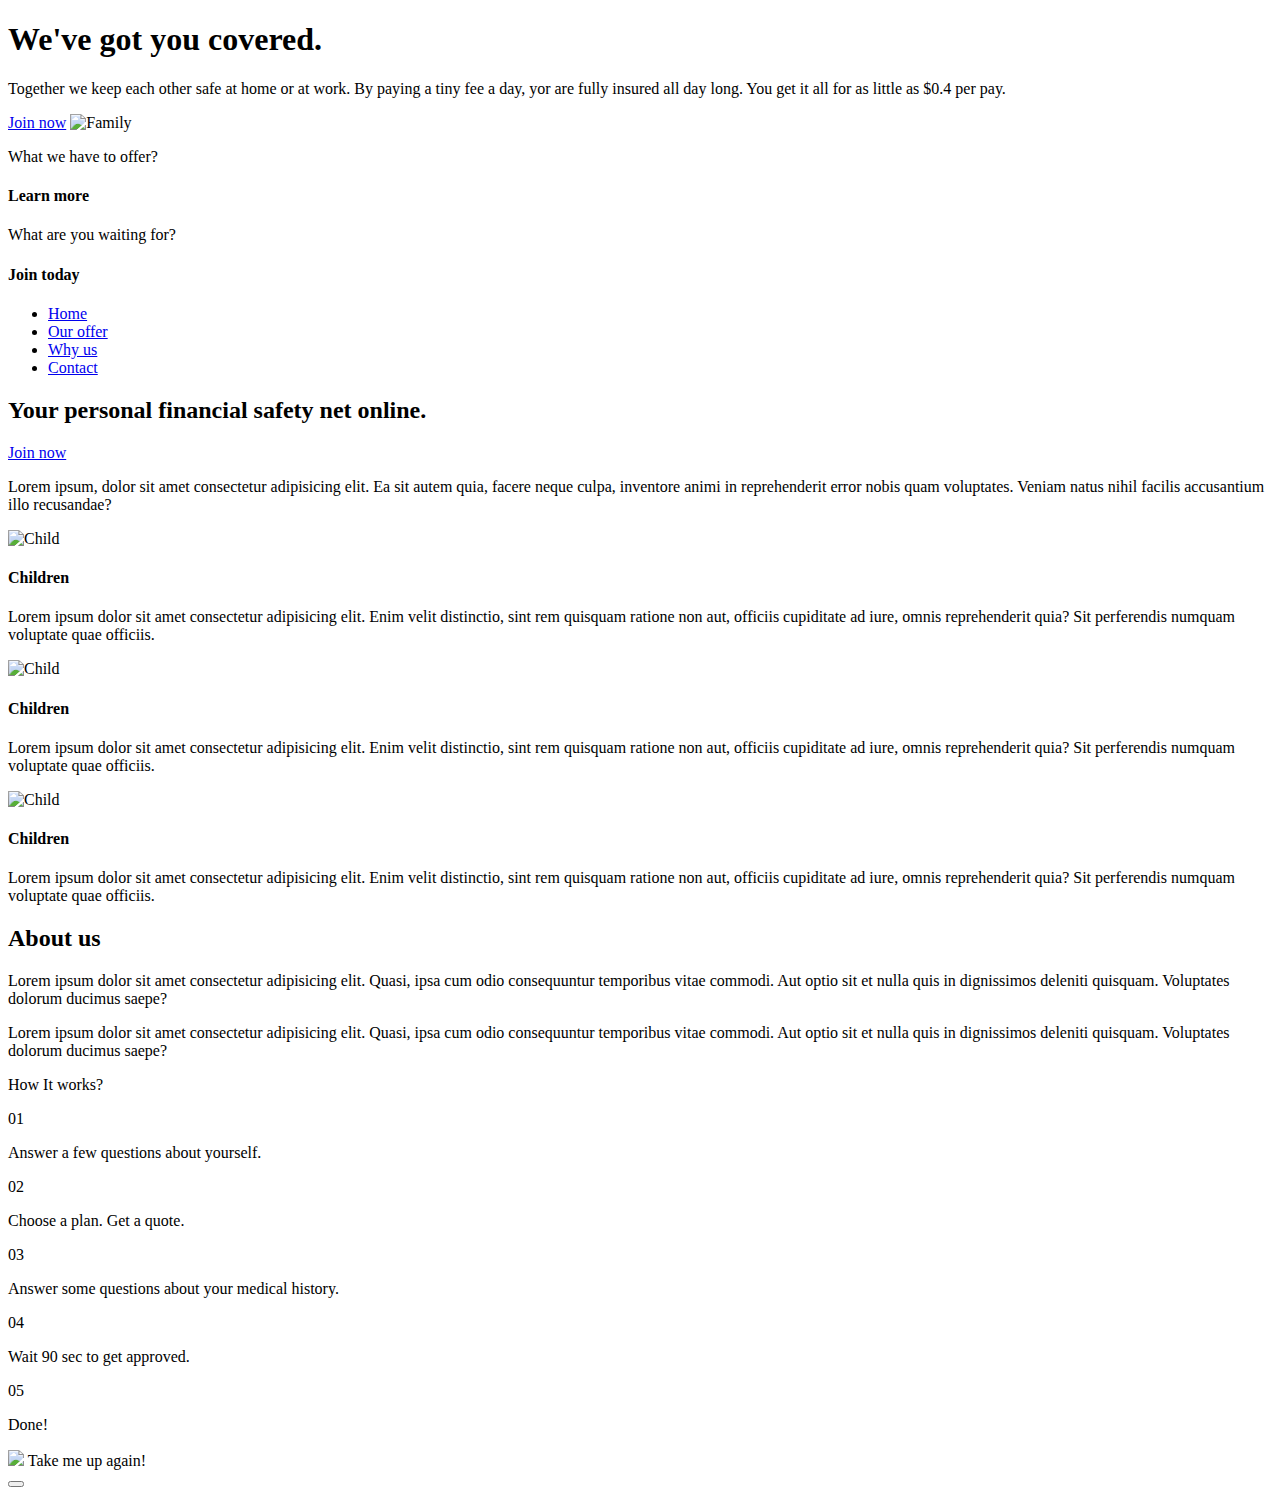
==== index.html @ e0de0a6a "Uppdaterat pekare till css/js" ====
<!DOCTYPE html>
<html lang="en">

<head>
    <meta charset="UTF-8">
    <meta http-equiv="X-UA-Compatible" content="IE=edge">
    <meta name="viewport" content="width=device-width, initial-scale=1.0">
    <title>Home</title>
    <link rel="stylesheet" href="https://cdnjs.cloudflare.com/ajax/libs/meyer-reset/2.0/reset.min.css">
    <link rel="stylesheet" href="style.css">
    <link rel="preconnect" href="https://fonts.googleapis.com">
    <link rel="preconnect" href="https://fonts.gstatic.com" crossorigin>
    <link href="https://fonts.googleapis.com/css2?family=Frank+Ruhl+Libre:wght@700&display=swap" rel="stylesheet">
    <link href="https://fonts.googleapis.com/css2?family=Fira+Sans:ital,wght@0,400;0,500;0,600;1,400;1,500;1,600&display=swap" rel="stylesheet">
    <script src="script.js"></script>
</head>

<body>
    <section class="home-hero">
        <div>
            <h1 class="text-xl mb-1 text-black">We've got you covered.</h1>
            <p>Together we keep each other safe at home or at work. By paying a tiny fee a day, yor are fully insured all day long. You get it all for as little as <span class="text-white">$0.4 per pay.</span></p>
            <a class="button mt-3 rounded-full" href="#">Join now</a>
            <img src="/images/family.png" alt="Family" />
        </div>
        <div class="flex flex-column items-center justify-center">
            <p class="mb-1">What we have to offer?</p>
            <h4 class="text-white text-lg">Learn more</h4>
        </div>
        <div class="flex flex-column items-center justify-center">
            <p class="mb-1">What are you waiting for?</p>
            <h4 class="text-white text-lg">Join today</h4>
        </div>
    </section>

    <nav class="main-nav">
        <ul>
            <li class="is-active"><a href="/index.html">Home</a></li>
            <li><a href="#">Our offer</a></li>
            <li><a href="#">Why us</a></li>
            <li><a href="/contact.html">Contact</a></li>
        </ul>
    </nav>

    <section class="overview bg-gray">
        <div class="container mx-auto">
            <div class="flex flex-column md:flex-row md:px-2 mb-5">
                <div class="w-full md:w-1/2">
                    <h2 class="text-xl text-white">Your personal financial safety net online.</h2>
                    <a class="button mt-3 rounded-full mb-3" href="#">Join now</a>
                </div>
                <div class="w-full md:w-1/3 ml-auto">
                    <p>Lorem ipsum, dolor sit amet consectetur adipisicing elit. Ea sit autem quia, facere neque culpa, inventore animi in reprehenderit error nobis quam voluptates. Veniam natus nihil facilis accusantium illo recusandae?</p>
                </div>
            </div>

            <div class="overview-cards flex flex-column md:flex-row">
                <div class="w-full md:w-1/3 mb-3 md:mb-0">
                    <div class="overview-card">
                        <div class="image-card bg-blue-light">
                            <img src="/images/child.png" alt="Child" loading="lazy" />

                        </div>
                        <h4 class="text-center my-1">Children</h4>
                        <p class="px-1">Lorem ipsum dolor sit amet consectetur adipisicing elit. Enim velit distinctio, sint rem quisquam ratione non aut, officiis cupiditate ad iure, omnis reprehenderit quia? Sit perferendis numquam voluptate quae officiis.</p>
                    </div>
                </div>
                <div class="w-full md:w-1/3 mb-3 md:mb-0">
                    <div class="overview-card">
                        <div class="image-card bg-orange-light">
                            <img src="/images/adult.png" alt="Child" loading="lazy" />

                        </div>
                        <h4 class="text-center my-1">Children</h4>
                        <p class="px-1">Lorem ipsum dolor sit amet consectetur adipisicing elit. Enim velit distinctio, sint rem quisquam ratione non aut, officiis cupiditate ad iure, omnis reprehenderit quia? Sit perferendis numquam voluptate quae officiis.</p>
                    </div>
                </div>
                <div class="w-full md:w-1/3">
                    <div class="overview-card">
                        <div class="image-card bg-orange">
                            <img src="/images/old.png" alt="Child" loading="lazy" />
                        </div>
                        <h4 class="text-center my-1">Children</h4>
                        <p class="px-1">Lorem ipsum dolor sit amet consectetur adipisicing elit. Enim velit distinctio, sint rem quisquam ratione non aut, officiis cupiditate ad iure, omnis reprehenderit quia? Sit perferendis numquam voluptate quae officiis.</p>
                    </div>
                </div>
            </div>
        </div>
    </section>

    <section class="about bg-orange-light">
        <div class="container mx-auto">
            <div class="flex flex-row justify-center text-center">
                <div class="w-full md:w-1/2">
                    <h2 class="text-xl text-white mb-2">About us</h2>
                    <p>Lorem ipsum dolor sit amet consectetur adipisicing elit. Quasi, ipsa cum odio consequuntur temporibus vitae commodi. Aut optio sit et nulla quis in dignissimos deleniti quisquam. Voluptates dolorum ducimus saepe?</p>
                    <p>Lorem ipsum dolor sit amet consectetur adipisicing elit. Quasi, ipsa cum odio consequuntur temporibus vitae commodi. Aut optio sit et nulla quis in dignissimos deleniti quisquam. Voluptates dolorum ducimus saepe?</p>
                </div>
            </div>
        </div>
    </section>


    <section class="how-it-works">
        <div class="how-it-works-step bg-blue-light">
            <div class="step-content">
                <p class="text-xl text-black leading-normal font-frank-ruhl">How It works?</p>
            </div>
        </div>
        <div class="how-it-works-step">
            <span class="step-number">01</span>
            <div class="step-content">
                <p>Answer a few questions about yourself.</p>
            </div>
        </div>
        <div class="how-it-works-step bg-gray-light">
            <span class="step-number">02</span>
            <div class="step-content">
                <p>Choose a plan. Get a quote.</p>
            </div>
        </div>
        <div class="how-it-works-step">
            <span class="step-number">03</span>
            <div class="step-content">
                <p>Answer some questions about your medical history.</p>
            </div>
        </div>
        <div class="how-it-works-step bg-orange">
            <span class="step-number">04</span>
            <div class="step-content">
                <p>Wait 90 sec to get approved.</p>
            </div>
        </div>
        <div class="how-it-works-step">
            <span class="step-number">05</span>
            <div class="step-content">
                <p>Done!</p>
            </div>
        </div>
    </section>

    <div class="fab-desktop scroll-to-top">
        <img src="/images/expand_less_black_24dp.svg" class="block mx-auto" />
        <span>Take me up again!</span>
    </div>

    <button class="fab scroll-to-top"></button>
</body>

</html>
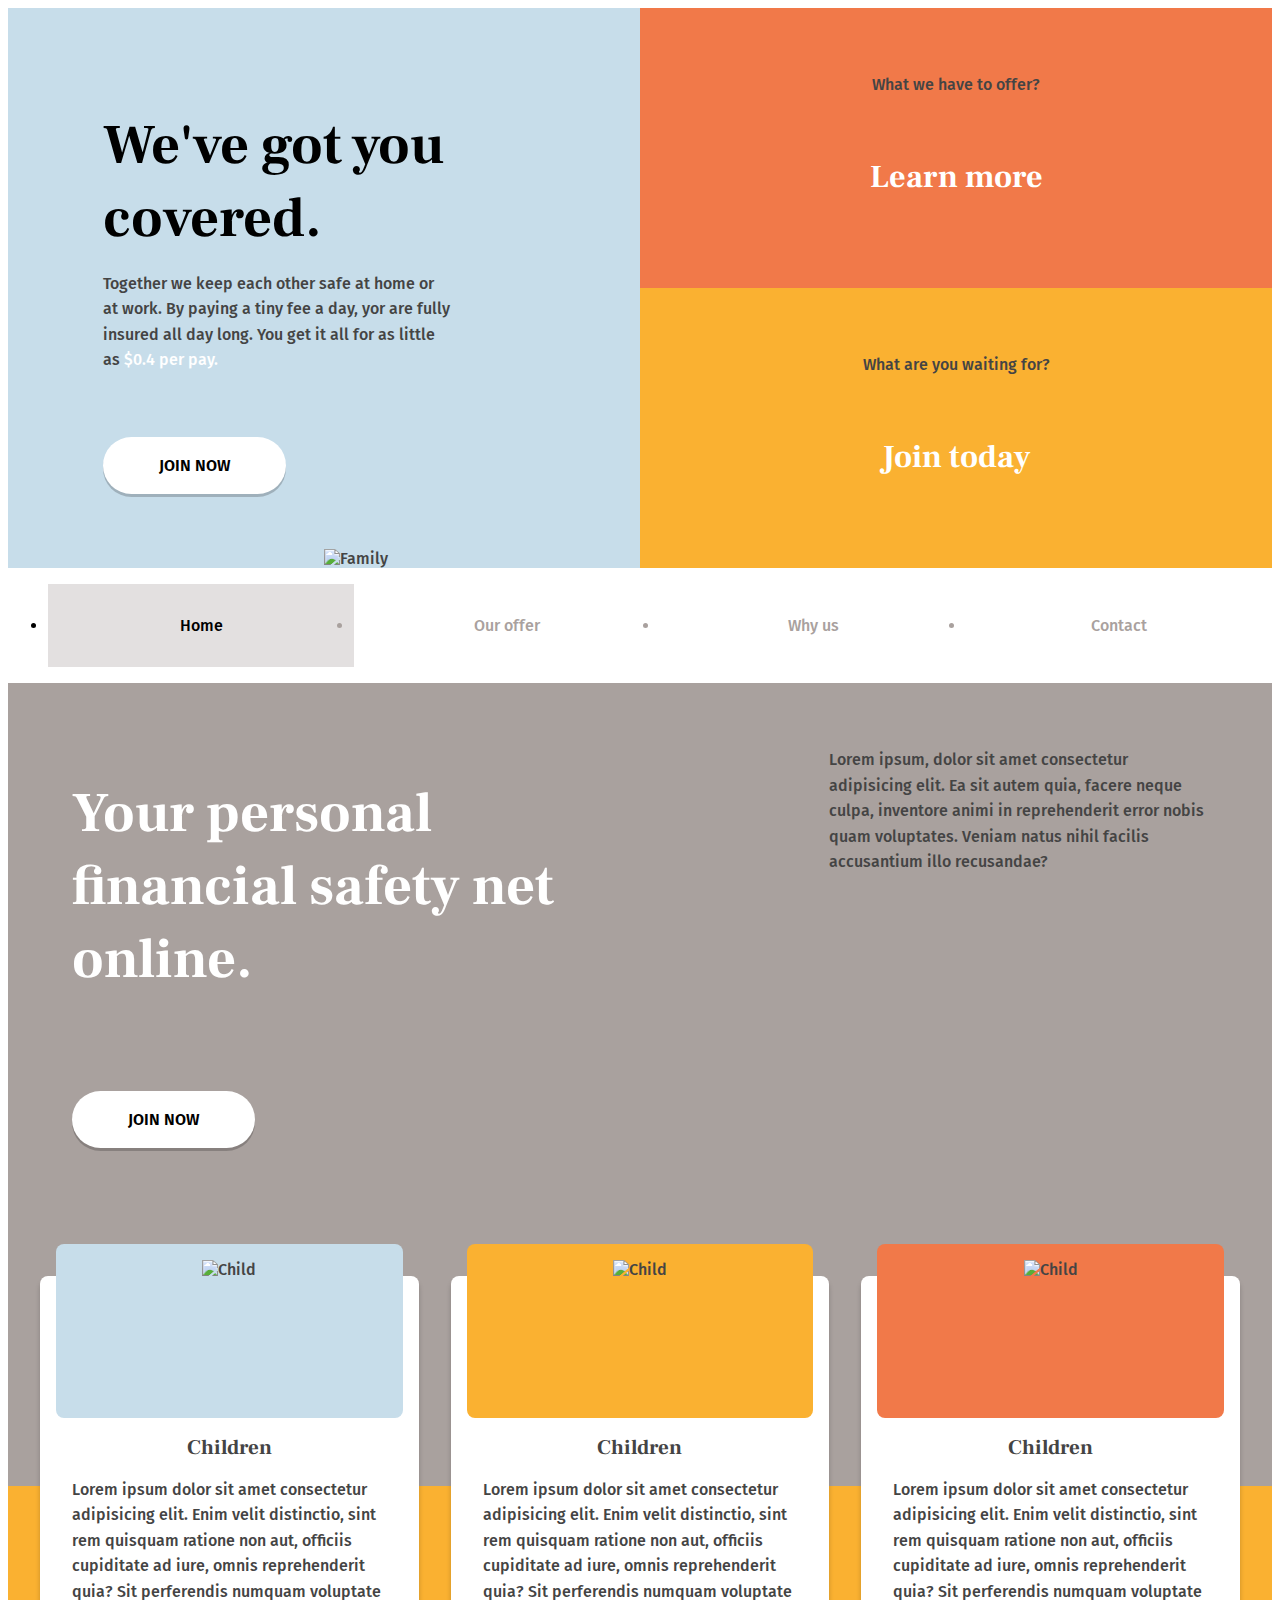
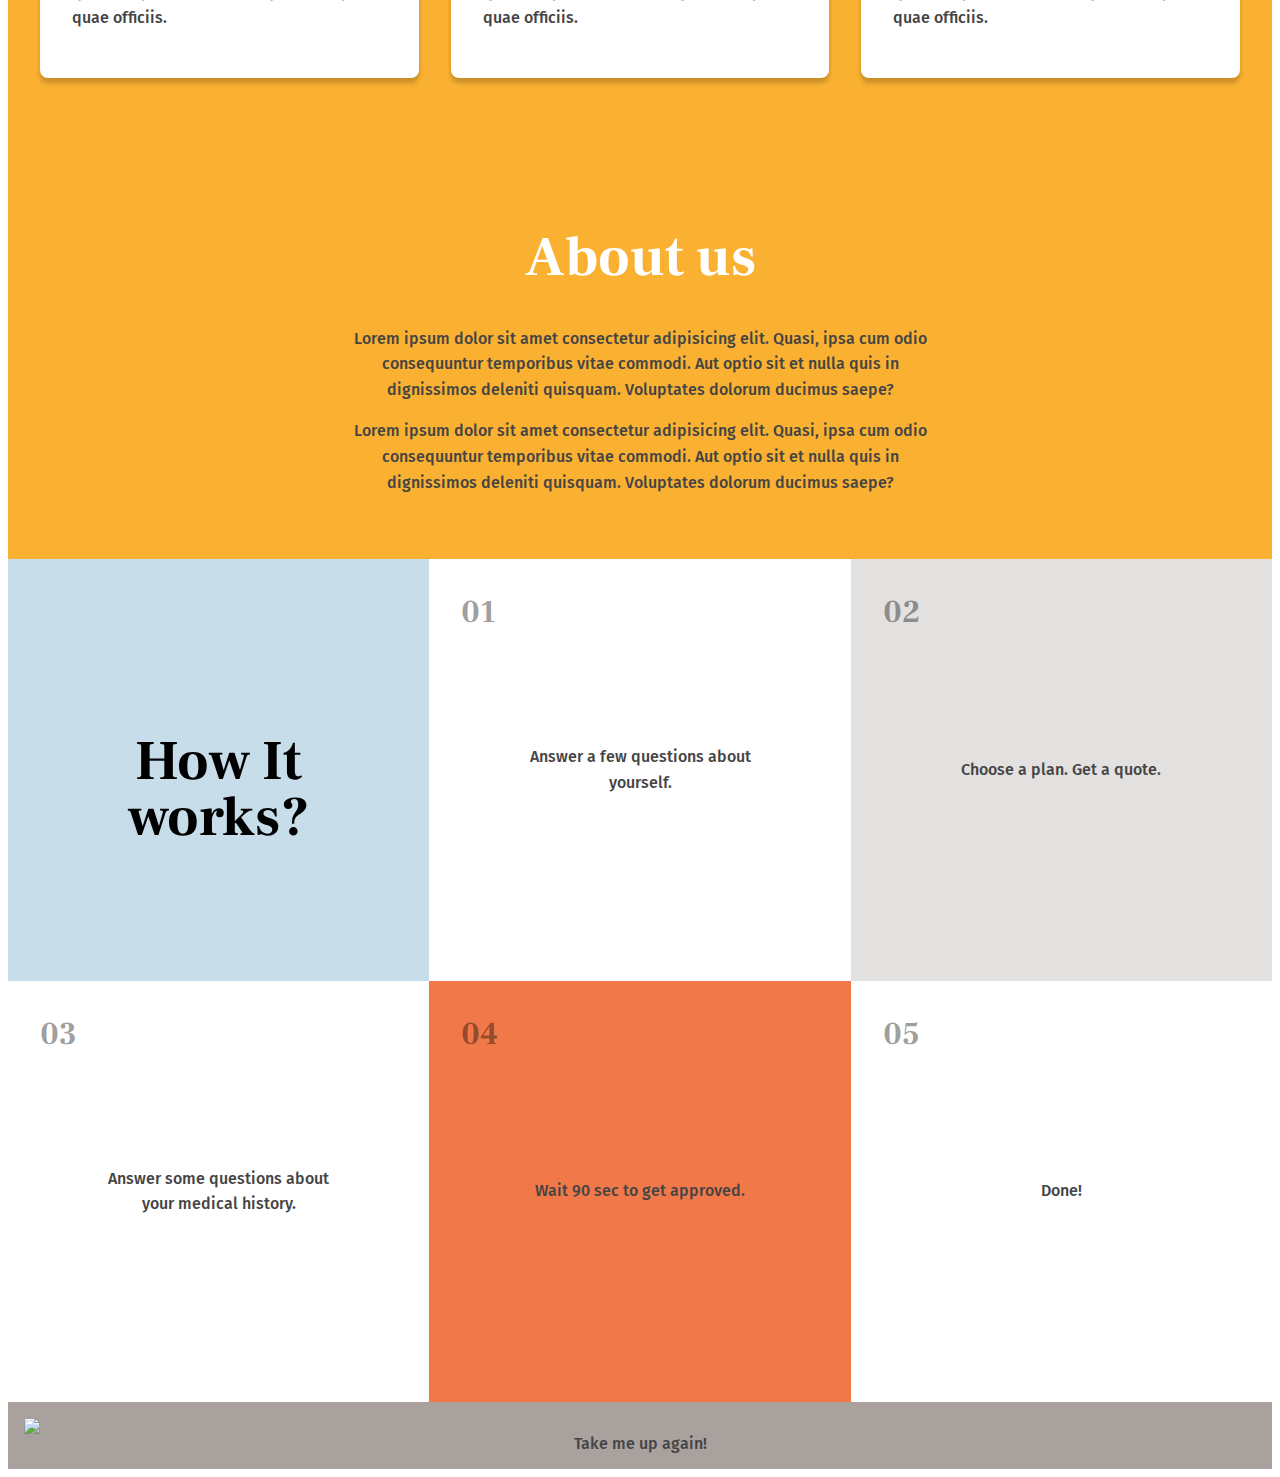
==== commit d7897458: "Removed leading slash from images" ====
--- a/index.html
+++ b/index.html
@@ -21,7 +21,7 @@
             <h1 class="text-xl mb-1 text-black">We've got you covered.</h1>
             <p>Together we keep each other safe at home or at work. By paying a tiny fee a day, yor are fully insured all day long. You get it all for as little as <span class="text-white">$0.4 per pay.</span></p>
             <a class="button mt-3 rounded-full" href="#">Join now</a>
-            <img src="/images/family.png" alt="Family" />
+            <img src="images/family.png" alt="Family" />
         </div>
         <div class="flex flex-column items-center justify-center">
             <p class="mb-1">What we have to offer?</p>
@@ -58,7 +58,7 @@
                 <div class="w-full md:w-1/3 mb-3 md:mb-0">
                     <div class="overview-card">
                         <div class="image-card bg-blue-light">
-                            <img src="/images/child.png" alt="Child" loading="lazy" />
+                            <img src="images/child.png" alt="Child" loading="lazy" />
 
                         </div>
                         <h4 class="text-center my-1">Children</h4>
@@ -68,7 +68,7 @@
                 <div class="w-full md:w-1/3 mb-3 md:mb-0">
                     <div class="overview-card">
                         <div class="image-card bg-orange-light">
-                            <img src="/images/adult.png" alt="Child" loading="lazy" />
+                            <img src="images/adult.png" alt="Child" loading="lazy" />
 
                         </div>
                         <h4 class="text-center my-1">Children</h4>
@@ -78,7 +78,7 @@
                 <div class="w-full md:w-1/3">
                     <div class="overview-card">
                         <div class="image-card bg-orange">
-                            <img src="/images/old.png" alt="Child" loading="lazy" />
+                            <img src="images/old.png" alt="Child" loading="lazy" />
                         </div>
                         <h4 class="text-center my-1">Children</h4>
                         <p class="px-1">Lorem ipsum dolor sit amet consectetur adipisicing elit. Enim velit distinctio, sint rem quisquam ratione non aut, officiis cupiditate ad iure, omnis reprehenderit quia? Sit perferendis numquam voluptate quae officiis.</p>
@@ -140,7 +140,7 @@
     </section>
 
     <div class="fab-desktop scroll-to-top">
-        <img src="/images/expand_less_black_24dp.svg" class="block mx-auto" />
+        <img src="images/expand_less_black_24dp.svg" class="block mx-auto" />
         <span>Take me up again!</span>
     </div>
 
--- a/style.css
+++ b/style.css
@@ -0,0 +1,595 @@
+:root {
+    --color-orange: #F17949;
+    --color-orange-light: #FAB131;
+    --color-blue-light: #C7DDEA;
+    --color-gray: #A9A19E;
+    --color-gray-light: #e3e0e0;
+    --container-width: 1200px;
+}
+
+* {
+    box-sizing: border-box;
+    -moz-box-sizing: border-box;
+    -webkit-box-sizing: border-box;
+}
+
+html {
+    font-family: 'Fira Sans', sans-serif;
+    font-weight: 500;
+    color: #444;
+}
+
+h1,
+h2,
+h3,
+h4,
+h5,
+h6 {
+    font-family: 'Frank Ruhl Libre', serif;
+    font-weight: 700;
+}
+
+h4 {
+    font-size: 1.3rem;
+}
+
+p {
+    line-height: 1.6em;
+    margin-bottom: 1rem;
+}
+
+.text-lg {
+    font-size: 2rem;
+}
+
+.text-xl {
+    font-size: 2.7rem;
+}
+
+
+/* Nav */
+
+nav.main-nav ul {
+    display: flex;
+    flex-wrap: wrap;
+}
+
+nav.main-nav li {
+    width: 50%;
+    padding: 2rem 1rem;
+    text-align: center;
+    text-decoration: none;
+    color: var(--color-gray);
+}
+
+nav.main-nav li.is-active,
+nav.main-nav li:hover {
+    background-color: var(--color-gray-light);
+    color: #000;
+    text-decoration: none;
+    cursor: pointer;
+}
+
+nav.main-nav li a {
+    display: block;
+    color: inherit;
+    text-decoration: inherit;
+}
+
+@media screen and (min-width: 768px) {
+    nav.main-nav li {
+        width: 25%;
+    }
+}
+
+
+/* Section: Home hero */
+
+section.home-hero {
+    background-color: #A9A19E;
+}
+
+section.home-hero>* {
+    padding-left: 1rem;
+    padding-right: 1rem;
+    min-height: 15rem;
+}
+
+section.home-hero div:nth-child(1) {
+    background-color: var(--color-blue-light);
+    grid-row: span 2;
+    position: relative;
+    padding-top: 3rem;
+}
+
+section.home-hero div:nth-child(1) img {
+    width: 100%;
+    display: block;
+    margin-top: 3rem;
+}
+
+section.home-hero div:nth-child(2) {
+    background-color: var(--color-orange);
+}
+
+section.home-hero div:nth-child(3) {
+    background-color: var(--color-orange-light);
+}
+
+@media screen and (min-width: 768px) {
+    section.home-hero {
+        height: 35rem;
+        display: grid;
+        grid-auto-flow: column;
+        grid-template-columns: repeat(2, 1fr);
+    }
+    section.home-hero div:nth-child(1) {
+        padding: 10% 30% 0 15%;
+    }
+    section.home-hero div:nth-child(1) img {
+        width: 50%;
+        position: absolute;
+        right: 0;
+        bottom: 0;
+    }
+}
+
+
+/* Section: Overview */
+
+section.overview {
+    padding-top: 3rem;
+    padding-bottom: 3rem;
+}
+
+section.overview .overview-cards {
+    margin-left: -1rem;
+    margin-right: -1rem;
+}
+
+section.overview .overview-card {
+    background-color: #fff;
+    padding: 1rem;
+    padding-bottom: 2rem;
+    border-radius: 0.5rem;
+    margin-left: 1rem;
+    margin-right: 1rem;
+    box-shadow: 0 5px 5px rgba(0, 0, 0, .2);
+}
+
+section.overview .overview-card .image-card {
+    margin-top: -3rem;
+}
+
+@media screen and (min-width: 768px) {
+    section.overview .overview-cards {
+        margin-bottom: -15rem;
+    }
+}
+
+.image-card {
+    display: block;
+    aspect-ratio: 2 / 1;
+    border-radius: 0.5rem;
+    text-align: center;
+    overflow-y: hidden;
+    padding-top: 1rem;
+}
+
+.image-card img {
+    width: 40%;
+}
+
+
+/* Section: About */
+
+section.about {
+    padding-top: 3rem;
+    padding-bottom: 3rem;
+}
+
+@media screen and (min-width: 768px) {
+    section.about {
+        padding-top: 18rem;
+    }
+}
+
+
+/* Section: How it works */
+
+.how-it-works-step {
+    aspect-ratio: 2 / 1;
+    padding: 2rem;
+    position: relative;
+}
+
+.how-it-works-step .step-content {
+    position: absolute;
+    width: 100%;
+    height: 100%;
+    top: 0;
+    left: 0;
+    display: flex;
+    align-items: center;
+    justify-content: center;
+    text-align: center;
+    padding-left: 20%;
+    padding-right: 20%;
+}
+
+.how-it-works-step .step-number {
+    font-size: 2rem;
+    font-family: 'Frank Ruhl Libre', serif;
+    font-weight: 700;
+    color: rgba(0, 0, 0, .4)
+}
+
+@media screen and (min-width: 768px) {
+    section.how-it-works {
+        display: grid;
+        grid-template-rows: repeat(2, 1fr);
+        grid-template-columns: repeat(3, 1fr);
+    }
+    .how-it-works-step {
+        aspect-ratio: 1;
+    }
+}
+
+section.hero-man-baby {
+    height: 25rem;
+    background-color: var(--color-blue-light);
+}
+
+section.hero-man-baby .hero-man-baby__inner {
+    height: 100%;
+    background-image: url(images/man-baby.png);
+    background-repeat: no-repeat;
+    background-position: right 0 bottom 0;
+}
+
+section.contact-form {
+    padding-top: 3rem;
+    padding-bottom: 8rem;
+}
+
+@media screen and (min-width: 768px) {
+    section.contact-form {
+        padding-bottom: 3rem;
+    }
+}
+
+section.contact-form label {
+    display: block;
+    font-weight: 600;
+    margin-bottom: 0.5rem;
+}
+
+form input,
+form textarea {
+    border: none;
+    padding: 1rem;
+    border-radius: 0.2rem;
+    outline: none;
+}
+
+form input:focus,
+form textarea:focus {
+    transition: all 0.15s ease-in-out;
+    box-shadow: 0 3px 0 rgba(0, 0, 0, .2);
+}
+
+section.map {
+    height: 25rem;
+    position: relative;
+    cursor: pointer;
+}
+
+section.map .map__bg {
+    position: absolute;
+    top: 0;
+    right: 0;
+    bottom: 0;
+    left: 0;
+    width: 100%;
+    height: 100%;
+    overflow: hidden;
+}
+
+section.map .map__bg::before {
+    transition: all 300ms ease-in-out;
+    content: "";
+    position: absolute;
+    top: 0;
+    right: 0;
+    bottom: 0;
+    left: 0;
+    width: 100%;
+    height: 100%;
+    background-image: url(images/map.png);
+    background-size: cover;
+    background-repeat: no-repeat;
+    background-position: center;
+}
+
+section.map .map__bg:after {
+    --icon-width: 4rem;
+    --icon-height: 4rem;
+    content: "";
+    position: absolute;
+    left: calc(50% - var(--icon-width)/2);
+    top: calc(50% - var(--icon-height)/2);
+    width: var(--icon-width);
+    height: var(--icon-height);
+    background-image: url(images/pin.png);
+    background-size: contain;
+    background-repeat: no-repeat;
+    background-position: center;
+    display: block;
+}
+
+section.map:focus .map__bg:before {
+    transform: scale(2);
+}
+
+section.map .map-card {
+    height: 10rem;
+    margin-top: -5rem;
+}
+
+@media screen and (min-width: 768px) {
+    section.map .map-card {
+        margin-top: 3rem;
+        height: inherit;
+    }
+}
+
+
+/* Utility classes */
+
+.font-frank-ruhl {
+    font-family: 'Frank Ruhl Libre', serif;
+    font-weight: 700;
+}
+
+.leading-normal {
+    line-height: 1;
+}
+
+.text-orange {
+    color: var(--color-orange);
+}
+
+.text-orange-light {
+    color: var(--color-orange-light);
+}
+
+.text-blue-light {
+    color: var(--color-blue-light);
+}
+
+.text-gray {
+    color: var(--color-gray);
+}
+
+.text-gray-light {
+    color: var(--color-gray-light);
+}
+
+.text-black {
+    color: #000;
+}
+
+.text-white {
+    color: #fff;
+}
+
+.bg-orange {
+    background-color: var(--color-orange);
+}
+
+.bg-orange-light {
+    background-color: var(--color-orange-light);
+}
+
+.bg-blue-light {
+    background-color: var(--color-blue-light);
+}
+
+.bg-gray {
+    background-color: var(--color-gray);
+}
+
+.bg-gray-light {
+    background-color: var(--color-gray-light);
+}
+
+.bg-white {
+    background-color: #fff;
+}
+
+.relative {
+    position: relative;
+}
+
+.container {
+    width: var(--container-width);
+    max-width: calc(100% - 2rem);
+}
+
+.mx-auto {
+    margin-left: auto;
+    margin-right: auto;
+}
+
+.text-center {
+    text-align: center;
+}
+
+.text-right {
+    text-align: right;
+}
+
+.block {
+    display: block;
+}
+
+.flex {
+    display: flex;
+}
+
+.flex-column {
+    flex-direction: column;
+}
+
+.flex-row {
+    flex-direction: row;
+}
+
+.items-center {
+    align-items: center;
+}
+
+.justify-center {
+    justify-content: center;
+}
+
+.w-full {
+    width: 100%;
+}
+
+.w-1\/2 {
+    width: 50%;
+}
+
+.p-1 {
+    padding: 1rem;
+}
+
+.p-2 {
+    padding: 2rem;
+}
+
+.px-1 {
+    padding-left: 1rem;
+    padding-right: 1rem;
+}
+
+.my-1 {
+    margin-top: 1rem;
+    margin-bottom: 1rem;
+}
+
+.mb-1 {
+    margin-bottom: 1rem;
+}
+
+.mb-2 {
+    margin-bottom: 2rem;
+}
+
+.mb-3 {
+    margin-bottom: 3rem;
+}
+
+.mb-5 {
+    margin-bottom: 5rem;
+}
+
+.mt-3 {
+    margin-top: 3rem;
+}
+
+.ml-auto {
+    margin-left: auto;
+}
+
+.button {
+    display: inline-block;
+    text-decoration: none;
+    appearance: none;
+    background-color: white;
+    color: black;
+    border: none;
+    padding: 1.2rem 3.5rem;
+    cursor: pointer;
+    font-weight: 600;
+    box-shadow: 0 3px 0 rgba(0, 0, 0, .2);
+    text-transform: uppercase;
+}
+
+.button:hover {
+    background-color: #efefef;
+}
+
+.fab {
+    appearance: none;
+    background-color: var(--color-blue-light);
+    background-image: url(images/expand_less_black_24dp.svg);
+    background-repeat: no-repeat;
+    background-size: contain;
+    border-radius: 100%;
+    border: none;
+    width: 3rem;
+    height: 3rem;
+    position: fixed;
+    right: 1rem;
+    bottom: 1rem;
+}
+
+.fab-desktop {
+    display: none;
+    background-color: var(--color-gray);
+    padding: 1rem;
+    text-align: center;
+}
+
+.rounded {
+    border-radius: 0.5rem;
+}
+
+.rounded-full {
+    border-radius: 9999px;
+}
+
+@media screen and (min-width: 768px) {
+    .md\:mb-0 {
+        margin-bottom: 0;
+    }
+    .md\:flex-col {
+        flex-direction: column;
+    }
+    .md\:flex-row {
+        flex-direction: row;
+    }
+    .md\:text-center {
+        text-align: center;
+    }
+    .md\:w-full {
+        width: 100%;
+    }
+    .md\:w-1\/2 {
+        width: 50%;
+    }
+    .md\:w-1\/3 {
+        width: 33.3333333%;
+    }
+    .md\:px-2 {
+        padding-left: 2rem;
+        padding-right: 2rem;
+    }
+    .md\:items-center {
+        align-items: center;
+    }
+    .md\:justify-center {
+        justify-content: center;
+    }
+    .text-xl {
+        font-size: 3.5rem;
+    }
+    .fab {
+        display: none;
+    }
+    .fab-desktop {
+        display: block;
+    }
+}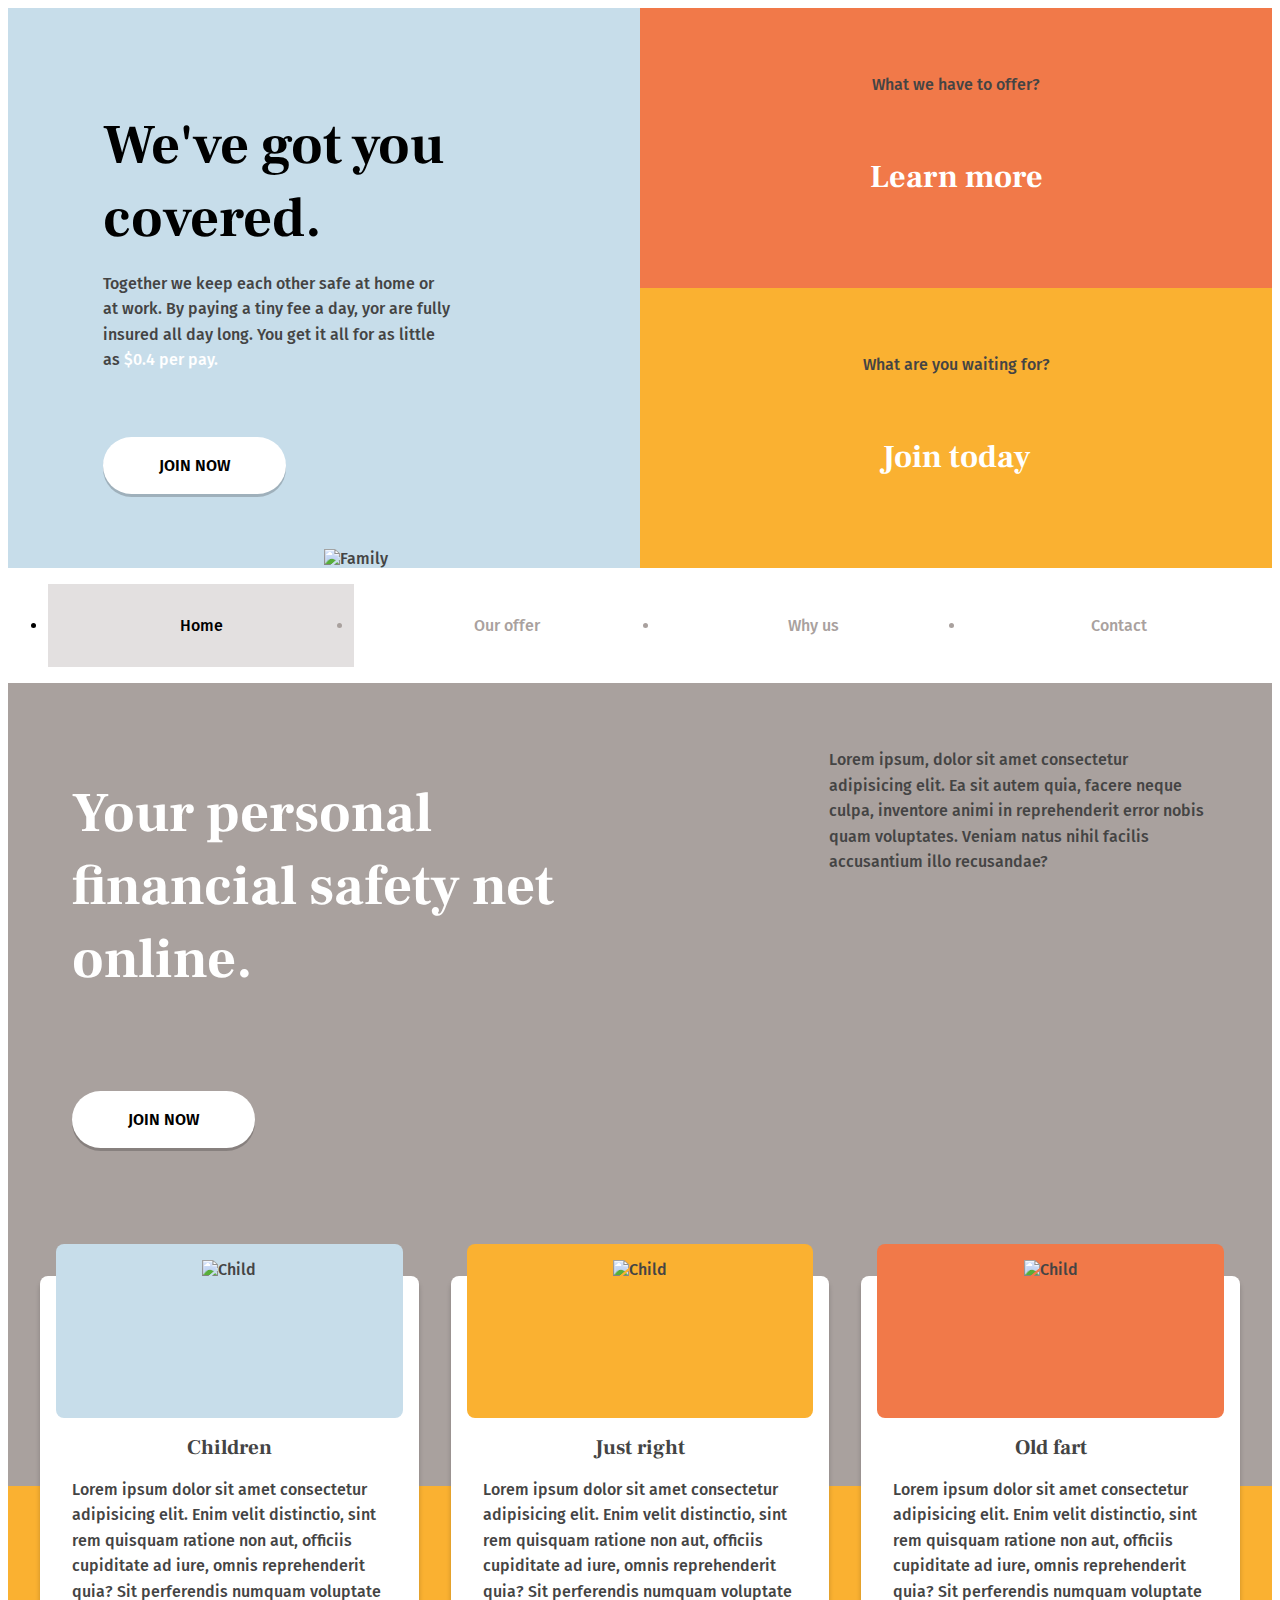
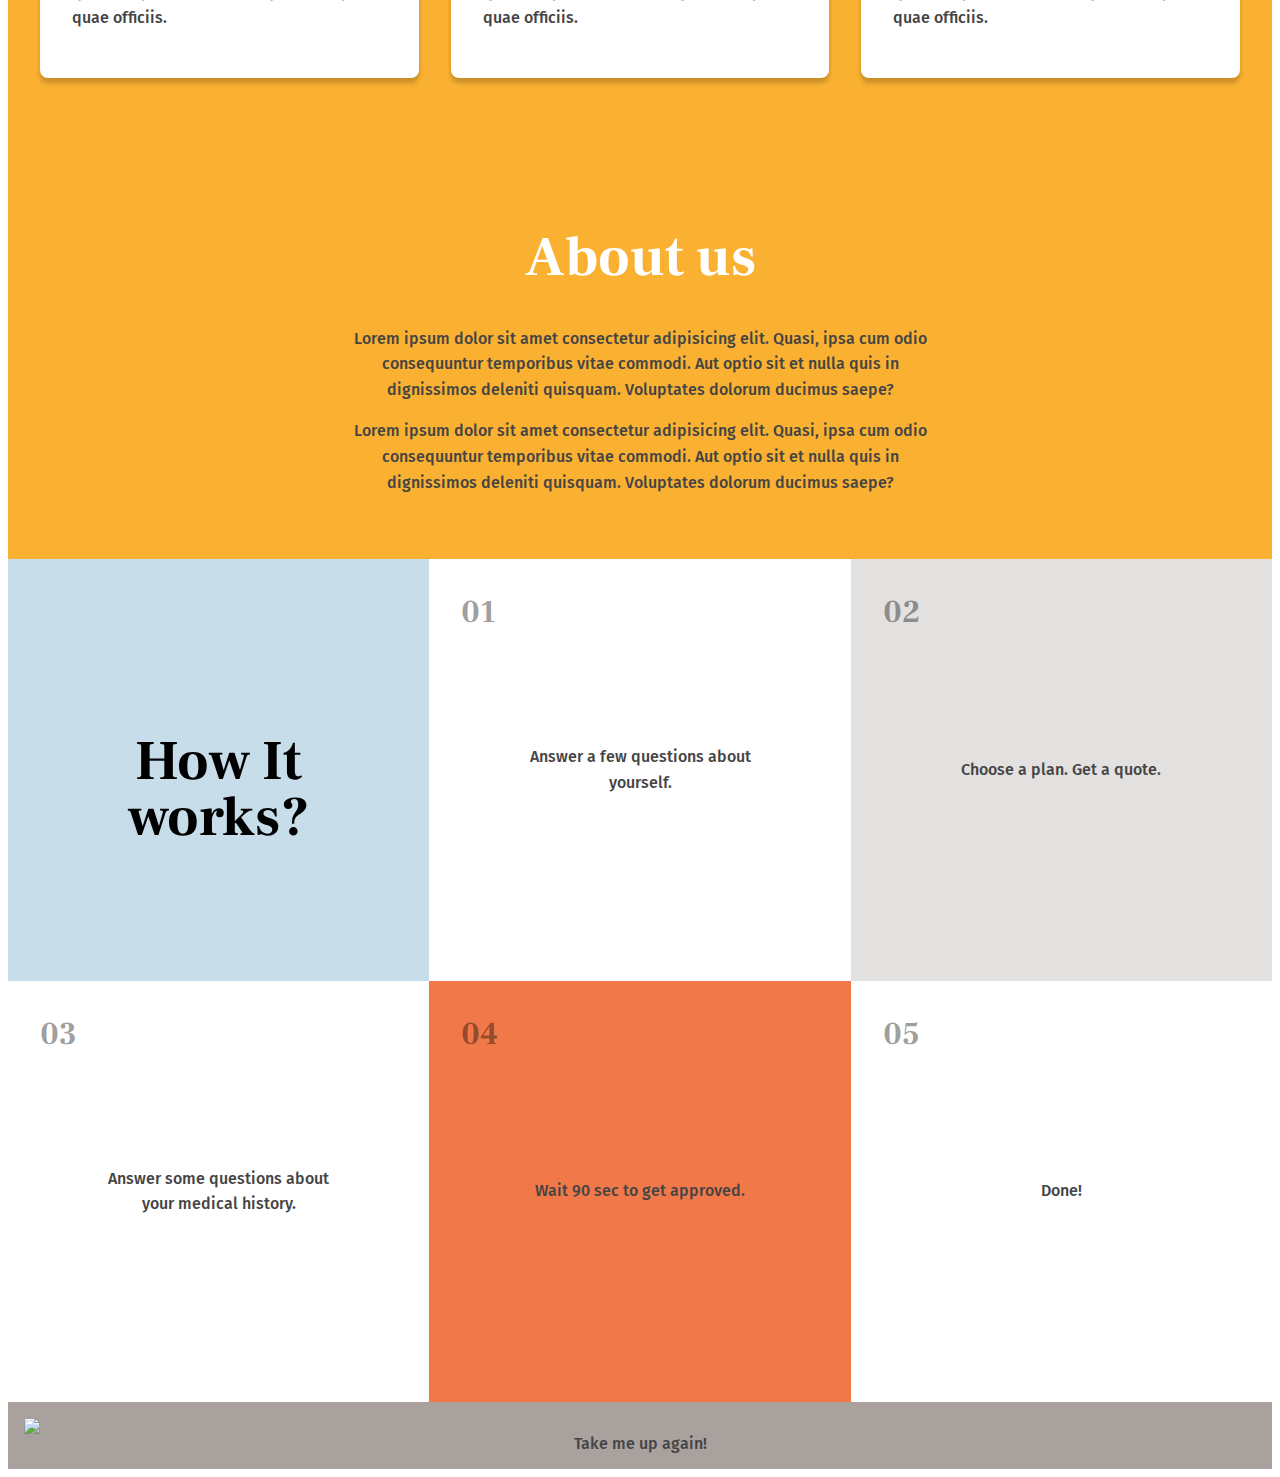
==== commit 9728b9cd: "Little changes" ====
--- a/index.html
+++ b/index.html
@@ -38,7 +38,7 @@
             <li class="is-active"><a href="/index.html">Home</a></li>
             <li><a href="#">Our offer</a></li>
             <li><a href="#">Why us</a></li>
-            <li><a href="/contact.html">Contact</a></li>
+            <li><a href="contact.html">Contact</a></li>
         </ul>
     </nav>
 
@@ -71,7 +71,7 @@
                             <img src="images/adult.png" alt="Child" loading="lazy" />
 
                         </div>
-                        <h4 class="text-center my-1">Children</h4>
+                        <h4 class="text-center my-1">Just right</h4>
                         <p class="px-1">Lorem ipsum dolor sit amet consectetur adipisicing elit. Enim velit distinctio, sint rem quisquam ratione non aut, officiis cupiditate ad iure, omnis reprehenderit quia? Sit perferendis numquam voluptate quae officiis.</p>
                     </div>
                 </div>
@@ -80,7 +80,7 @@
                         <div class="image-card bg-orange">
                             <img src="images/old.png" alt="Child" loading="lazy" />
                         </div>
-                        <h4 class="text-center my-1">Children</h4>
+                        <h4 class="text-center my-1">Old fart</h4>
                         <p class="px-1">Lorem ipsum dolor sit amet consectetur adipisicing elit. Enim velit distinctio, sint rem quisquam ratione non aut, officiis cupiditate ad iure, omnis reprehenderit quia? Sit perferendis numquam voluptate quae officiis.</p>
                     </div>
                 </div>
